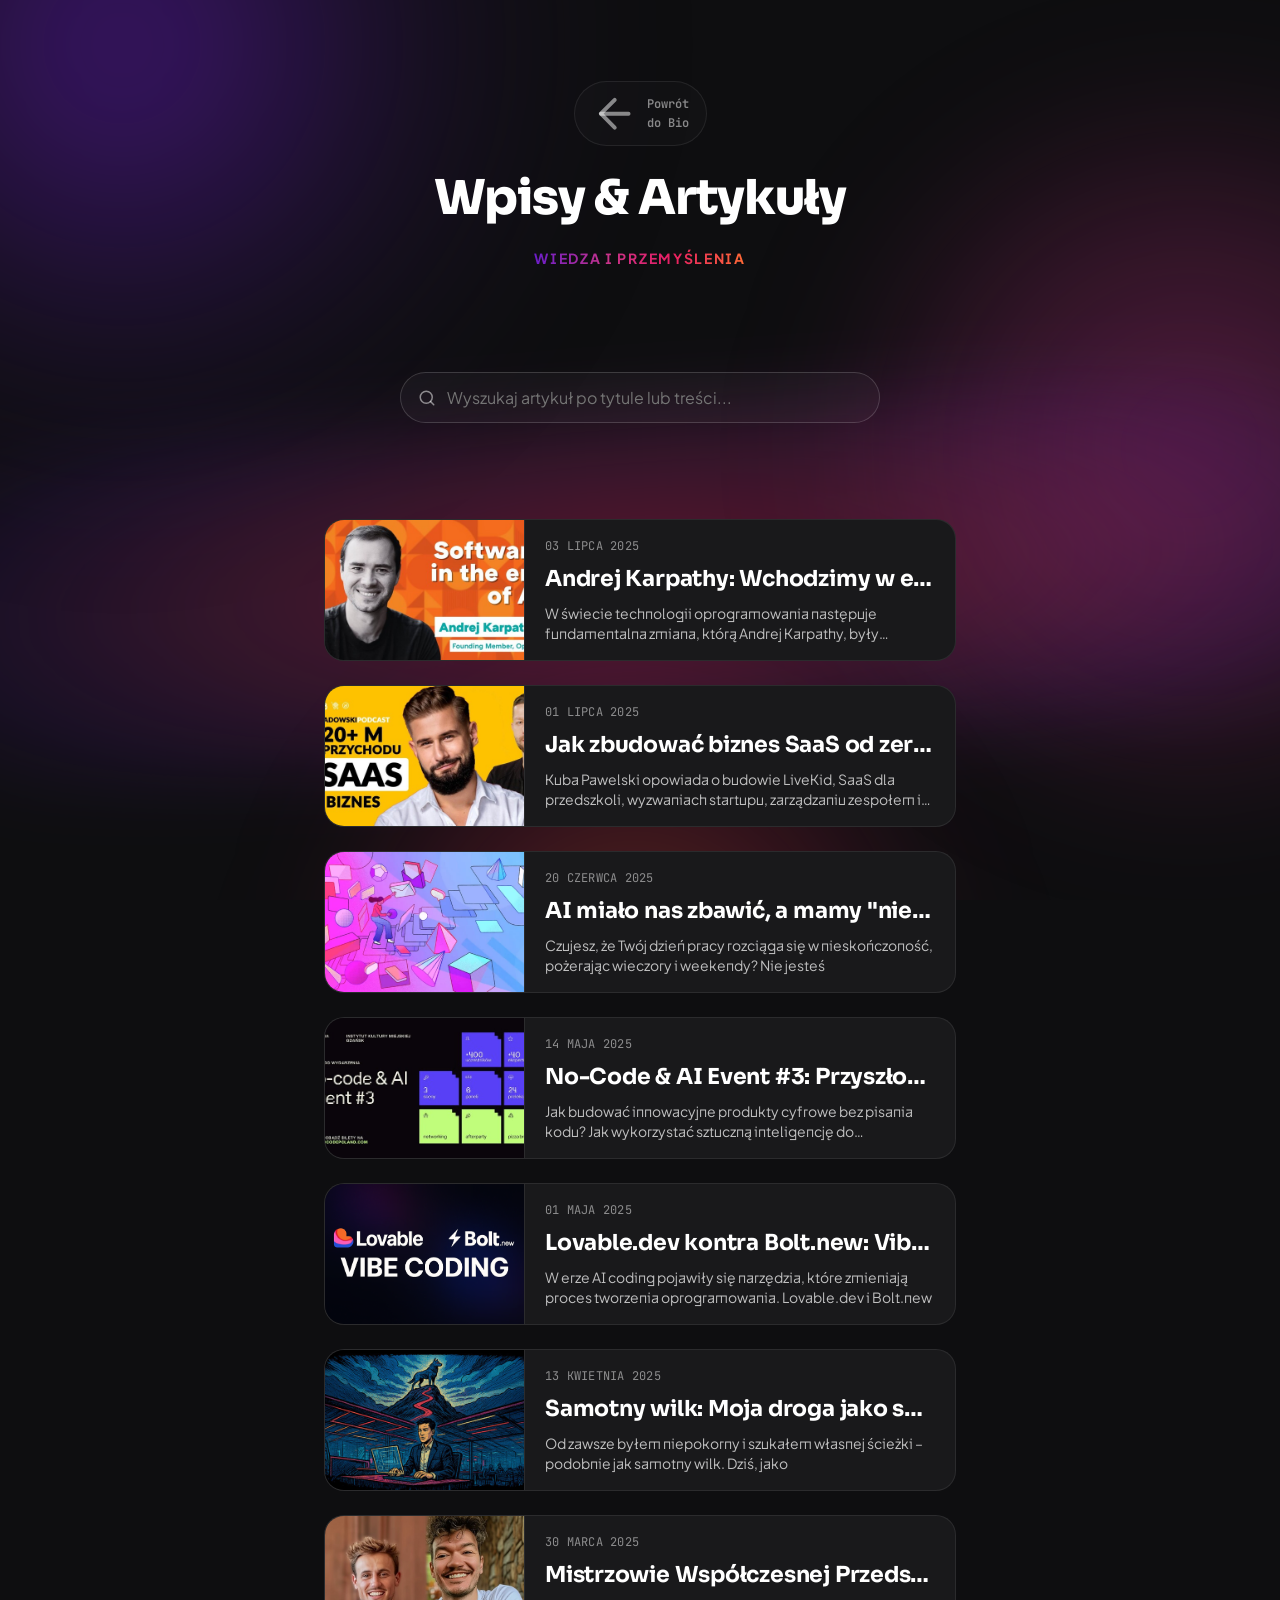
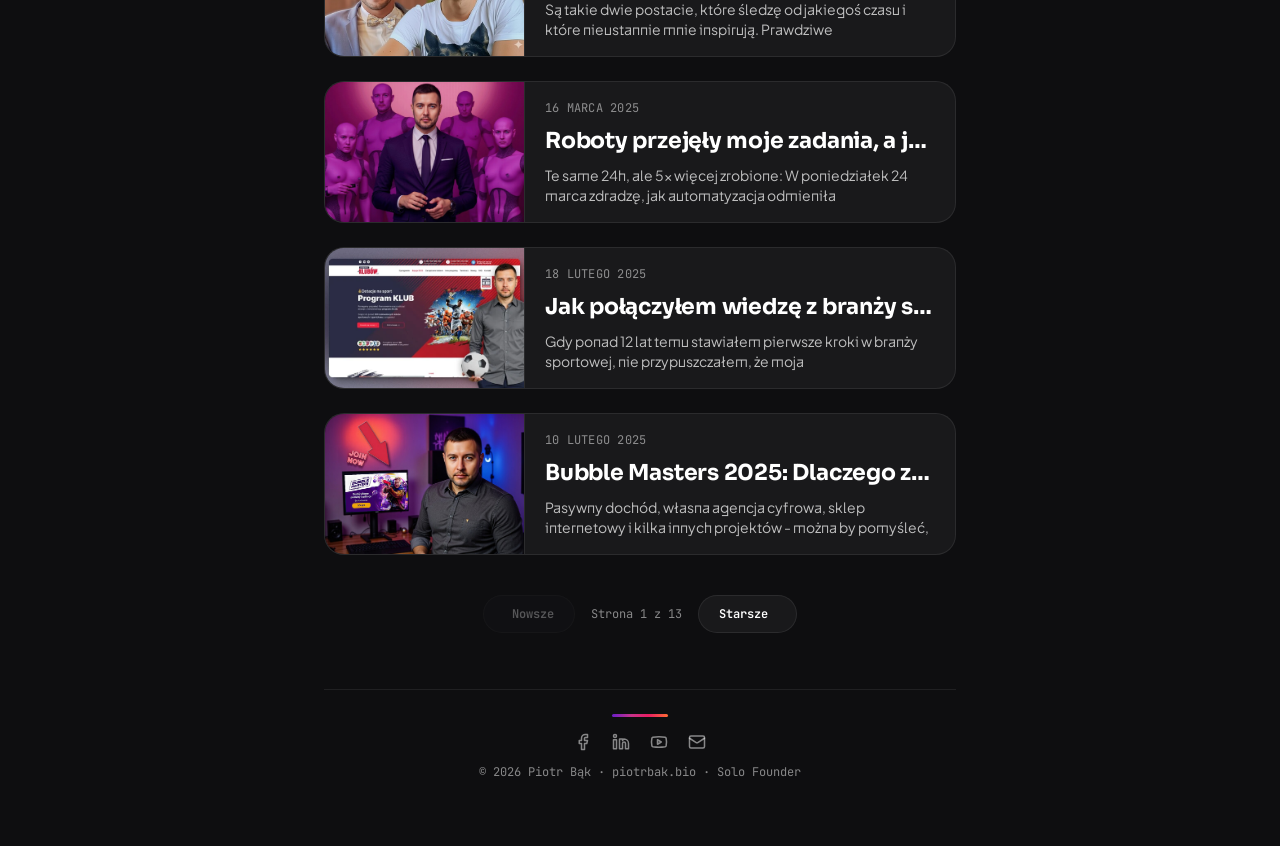
==== blog.html @ 4b7473b2 "Initial commit - Piotr Bak Bio & Blog" ====
<!doctype html>
<html lang="pl">
<head>
<meta charset="utf-8">
<meta name="viewport" content="width=device-width, initial-scale=1">
<title>Blog · Piotr Bąk</title>
<meta name="description" content="Przemyślenia, poradniki i analizy ze świata AI, automatyzacji i no-code.">

<!-- Open Graph / social preview -->
<meta property="og:type" content="website">
<meta property="og:title" content="Blog · Piotr Bąk">
<meta property="og:description" content="Przemyślenia, poradniki i analizy ze świata AI, automatyzacji i no-code.">
<meta property="og:image" content="assets/og-preview.png">

<!-- Twitter Card -->
<meta name="twitter:card" content="summary_large_image">
<meta name="twitter:title" content="Blog · Piotr Bąk">
<meta name="twitter:description" content="Przemyślenia, poradniki i analizy ze świata AI, automatyzacji i no-code.">
<meta name="twitter:image" content="assets/og-preview.png">

<link rel="stylesheet" href="css/tokens.css">
<link rel="stylesheet" href="css/style.css">
<style>
  /* Blog Page Specific Styles */
  .blog-header {
    display: flex;
    flex-direction: column;
    align-items: center;
    text-align: center;
    gap: var(--s-3);
    margin-bottom: var(--s-8);
  }
  .blog-header h1 {
    margin: 0;
    font-size: clamp(36px, 6vw, 48px);
  }
  .blog-header .btn-back {
    display: inline-flex;
    align-items: center;
    gap: var(--s-2);
    font-family: var(--font-mono);
    font-size: var(--text-xs);
    font-weight: 600;
    color: var(--fg-3);
    border: 1px solid var(--line-1);
    background: rgba(255, 255, 255, 0.02);
    padding: 8px 16px;
    border-radius: var(--r-pill);
    transition: all var(--dur-fast) var(--ease-out);
    margin-bottom: var(--s-4);
  }
  .blog-header .btn-back:hover {
    color: var(--fg-1);
    border-color: var(--line-2);
    background: rgba(255, 255, 255, 0.05);
  }
  .search-wrapper {
    position: relative;
    width: 100%;
    max-width: 480px;
    margin: 0 auto var(--s-10);
  }
  .search-input {
    width: 100%;
    font-family: var(--font-body);
    font-size: var(--text-base);
    color: var(--fg-1);
    padding: 14px 18px 14px 46px;
    background: rgba(255,255,255,.03);
    border: 1px solid var(--line-2);
    border-radius: var(--r-pill);
    transition: all var(--dur-fast) var(--ease-out);
  }
  .search-input:focus-visible {
    outline: none;
    box-shadow: var(--ring-focus);
    border-color: transparent;
    background: rgba(255,255,255,.05);
  }
  .search-icon {
    position: absolute;
    left: 18px;
    top: 50%;
    transform: translateY(-50%);
    width: 18px;
    height: 18px;
    color: var(--fg-3);
    pointer-events: none;
  }
  
  .blog-grid {
    display: flex;
    flex-direction: column;
    gap: var(--s-6);
  }
  
  .blog-card {
    display: flex;
    gap: var(--s-5);
    background: var(--ink-2);
    border: 1px solid var(--line-1);
    border-radius: var(--r-lg);
    overflow: hidden;
    transition: all var(--dur-base) var(--ease-out);
    text-decoration: none;
    color: var(--fg-1);
  }
  .blog-card:hover {
    opacity: 1;
    transform: translateY(-2px);
    border-color: rgba(255, 255, 255, 0.22);
    background: var(--ink-3);
    box-shadow: var(--glow-aurora);
  }
  .blog-card:focus-visible {
    outline: none;
    box-shadow: var(--ring-focus);
  }
  .blog-card-img {
    width: 200px;
    height: 140px;
    object-fit: cover;
    flex-shrink: 0;
    border-right: 1px solid var(--line-1);
  }
  .blog-card-body {
    padding: var(--s-4) var(--s-5) var(--s-4) 0;
    display: flex;
    flex-direction: column;
    justify-content: center;
    gap: var(--s-2);
    min-width: 0;
  }
  .blog-card-date {
    font-family: var(--font-mono);
    font-size: var(--text-xs);
    color: var(--fg-3);
    text-transform: uppercase;
    letter-spacing: var(--tracking-wide);
  }
  .blog-card h3 {
    margin: 0;
    font-size: var(--text-lg);
    line-height: var(--lh-lg);
    letter-spacing: var(--tracking-snug);
    white-space: nowrap;
    overflow: hidden;
    text-overflow: ellipsis;
  }
  .blog-card p {
    margin: 0;
    font-size: var(--text-sm);
    color: var(--fg-2);
    line-height: var(--lh-sm);
    display: -webkit-box;
    -webkit-line-clamp: 2;
    -webkit-box-orient: vertical;
    overflow: hidden;
  }
  
  .pagination {
    display: flex;
    align-items: center;
    justify-content: center;
    gap: var(--s-4);
    margin-top: var(--s-10);
  }
  .pagination-btn {
    display: inline-flex;
    align-items: center;
    gap: var(--s-2);
    font-family: var(--font-mono);
    font-size: var(--text-xs);
    font-weight: 600;
    color: var(--fg-1);
    background: var(--ink-2);
    border: 1px solid var(--line-1);
    padding: 10px 20px;
    border-radius: var(--r-pill);
    cursor: pointer;
    transition: all var(--dur-fast) var(--ease-out);
  }
  .pagination-btn:hover:not(:disabled) {
    border-color: rgba(255,255,255,.22);
    background: var(--ink-3);
  }
  .pagination-btn:disabled {
    opacity: 0.3;
    cursor: not-allowed;
  }
  .pagination-info {
    font-family: var(--font-mono);
    font-size: var(--text-xs);
    color: var(--fg-3);
  }
  
  .no-results {
    text-align: center;
    padding: var(--s-10) 0;
    color: var(--fg-3);
    font-size: var(--text-base);
  }

  @media (max-width: 580px) {
    .blog-card {
      flex-direction: column;
      gap: 0;
    }
    .blog-card-img {
      width: 100%;
      height: 180px;
      border-right: 0;
      border-bottom: 1px solid var(--line-1);
    }
    .blog-card-body {
      padding: var(--s-4);
    }
    .blog-card h3 {
      white-space: normal;
      display: -webkit-box;
      -webkit-line-clamp: 2;
      -webkit-box-orient: vertical;
      overflow: hidden;
    }
  }
</style>
</head>
<body>

  <!-- Aurora background -->
  <div class="aurora-bg" aria-hidden="true">
    <div class="plx" data-depth="14"><div class="blob blob-violet"></div></div>
    <div class="plx" data-depth="26"><div class="blob blob-magenta"></div></div>
    <div class="plx" data-depth="40"><div class="blob blob-orange"></div></div>
    <div class="plx" data-depth="20"><div class="horizon"></div></div>
  </div>

  <main class="page" data-screen-label="Blog">
    
    <!-- ============ HEADER ============ -->
    <header class="blog-header rise">
      <a href="index.html" class="btn-back"><svg data-lucide="arrow-left"></svg> Powrót do Bio</a>
      <h1>Wpisy & Artykuły</h1>
      <p class="eyebrow">Wiedza i przemyślenia</p>
    </header>

    <!-- ============ SEARCH ============ -->
    <div class="search-wrapper rise d1">
      <svg class="search-icon" data-lucide="search"></svg>
      <input type="text" id="search-input" class="search-input" placeholder="Wyszukaj artykuł po tytule lub treści...">
    </div>

    <!-- ============ BLOG LIST ============ -->
    <section class="rise d2">
      <div id="blog-grid" class="blog-grid">
        <!-- Rendered via JS -->
      </div>

      <!-- ============ PAGINATION ============ -->
      <div id="pagination" class="pagination">
        <button id="prev-btn" class="pagination-btn"><svg data-lucide="arrow-left"></svg> Nowsze</button>
        <span id="page-info" class="pagination-info">Strona 1 z 10</span>
        <button id="next-btn" class="pagination-btn">Starsze <svg data-lucide="arrow-right"></svg></button>
      </div>
    </section>

    <!-- ============ FOOTER ============ -->
    <footer class="rise d3">
      <div class="band"></div>
      <nav class="footer-socials" aria-label="Social media">
        <a href="https://www.facebook.com/piotrisbak" target="_blank" rel="noopener" aria-label="Facebook"><svg data-lucide="facebook"></svg></a>
        <a href="https://www.linkedin.com/in/piotr-bak/" target="_blank" rel="noopener" aria-label="LinkedIn"><svg data-lucide="linkedin"></svg></a>
        <a href="https://www.youtube.com/@generalistaai" target="_blank" rel="noopener" aria-label="YouTube"><svg data-lucide="youtube"></svg></a>
        <a href="mailto:piotrisbak@gmail.com" aria-label="E-mail"><svg data-lucide="mail"></svg></a>
      </nav>
      <p>© 2026 Piotr Bąk · piotrbak.bio · Solo Founder</p>
    </footer>

  </main>

  <!-- Load database and scripts -->
  <script src="js/blog-posts.js"></script>
  <script src="js/blog.js"></script>
  <script src="js/main.js"></script>
</body>
</html>
---- css/tokens.css ----
/* ============================================================
   AI Ready — Design Tokens & Semantic Type Styles
   Author: Piotr Bąk  ·  piotrbak.bio
   Primary surface is DARK. The "Aurora" spectrum (black → violet →
   magenta → orange) is the signature of the whole brand.
   ============================================================ */

/* ---------- Webfonts (Google Fonts) ---------- */
@import url('https://fonts.googleapis.com/css2?family=Sora:wght@600;700;800&family=Plus+Jakarta+Sans:wght@400;500;600;700;800&family=JetBrains+Mono:wght@400;600&display=swap');

:root {
  /* ============================================================
     COLOR — Brand spectrum (sampled from the Aurora gradient)
     ============================================================ */
  --ink:            #0E0E10;
  --ink-2:          #19191B;
  --ink-3:          #26262A;
  --ink-4:          #34343A;

  --violet-deep:    #2B1545;
  --violet:         #6B1DC9;
  --magenta:        #C8338A;
  --pink:           #E91E63;
  --orange:         #FF6B35;
  --orange-warm:    #F25C30;

  /* The signature Aurora gradient — black → violet → magenta → orange.
     Use as background-image directly. */
  --aurora:
    radial-gradient(
      120% 90% at 50% 110%,
      var(--orange-warm) 0%,
      var(--pink) 22%,
      var(--magenta) 42%,
      var(--violet) 62%,
      var(--violet-deep) 80%,
      var(--ink) 100%
    );

  /* A linear single-band slice for accents (use on chips, dividers). */
  --aurora-band:
    linear-gradient(90deg,
      var(--violet) 0%,
      var(--magenta) 35%,
      var(--pink) 65%,
      var(--orange) 100%
    );

  /* Intensity of the animated background field (0.2 – 1.4). */
  --aurora-intensity: 1.05;

  /* ============================================================
     SEMANTIC COLOR — DARK (default)
     ============================================================ */
  --bg:             var(--ink);
  --bg-elev-1:      var(--ink-2);
  --bg-elev-2:      var(--ink-3);

  --fg-1:           #FFFFFF;                 /* primary text */
  --fg-2:           rgba(255,255,255,.72);   /* secondary text */
  --fg-3:           rgba(255,255,255,.50);   /* tertiary / captions */
  --fg-4:           rgba(255,255,255,.32);   /* placeholder / disabled */

  --line-1:         rgba(255,255,255,.08);   /* hairline divider */
  --line-2:         rgba(255,255,255,.16);   /* hover / focus rest */

  --accent:         var(--orange);            /* primary action */
  --accent-2:       var(--magenta);           /* secondary action */
  --link:           var(--orange);

  /* status — kept on-palette */
  --success:        #2ED27A;
  --warning:        #FFB020;
  --danger:         var(--pink);

  /* ============================================================
     TYPOGRAPHY — fonts
     ============================================================ */
  --font-display:   'Sora', 'Plus Jakarta Sans', system-ui, sans-serif;
  --font-body:      'Plus Jakarta Sans', system-ui, -apple-system, 'Segoe UI', sans-serif;
  --font-mono:      'JetBrains Mono', ui-monospace, 'SF Mono', Menlo, monospace;

  /* TYPOGRAPHY — sizes (a 1.25 modular scale, anchored at 16) */
  --text-xs:        12px;
  --text-sm:        14px;
  --text-base:      16px;
  --text-md:        18px;
  --text-lg:        22px;
  --text-xl:        28px;
  --text-2xl:       36px;
  --text-3xl:       48px;
  --text-4xl:       64px;
  --text-5xl:       88px;
  --text-display:   120px;

  /* line heights, paired with the sizes above */
  --lh-xs:  1.4;  /* @kind other */
  --lh-sm:  1.45; /* @kind other */
  --lh-base:1.55; /* @kind other */
  --lh-md:  1.55; /* @kind other */
  --lh-lg:  1.4;  /* @kind other */
  --lh-xl:  1.25; /* @kind other */
  --lh-2xl: 1.15; /* @kind other */
  --lh-3xl: 1.05; /* @kind other */
  --lh-4xl: 1.0;  /* @kind other */
  --lh-5xl: 0.95; /* @kind other */
  --lh-display:0.92; /* @kind other */

  --tracking-tight: -0.02em; /* @kind other */
  --tracking-snug:  -0.01em; /* @kind other */
  --tracking-normal: 0;      /* @kind other */
  --tracking-wide:  0.02em;  /* @kind other */

  /* ============================================================
     SPACING — 4 px base scale
     ============================================================ */
  --s-1:  4px;
  --s-2:  8px;
  --s-3:  12px;
  --s-4:  16px;
  --s-5:  20px;
  --s-6:  24px;
  --s-8:  32px;
  --s-10: 40px;
  --s-14: 56px;
  --s-18: 72px;
  --s-24: 96px;
  --s-32: 128px;

  /* ============================================================
     RADII
     ============================================================ */
  --r-xs:   6px;
  --r-sm:   10px;
  --r-md:   14px;
  --r-lg:   20px;
  --r-xl:   28px;
  --r-2xl:  40px;
  --r-pill: 999px;

  /* ============================================================
     SHADOWS — luminous, not papery
     ============================================================ */
  --shadow-1: 0 1px 2px rgba(0,0,0,.4);
  --shadow-2: 0 12px 32px -8px rgba(0,0,0,.55);
  --shadow-3: 0 32px 64px -16px rgba(0,0,0,.7);

  /* the signature CTA glow — hot pink + orange under the element */
  --glow-aurora:
    0 24px 80px -20px rgba(255,107,53,.45),
    0 8px 24px -8px rgba(200,51,138,.35);
  --glow-aurora-strong:
    0 32px 96px -16px rgba(255,107,53,.65),
    0 12px 32px -6px rgba(233,30,99,.55);

  /* focus halo */
  --ring-focus: 0 0 0 2px var(--orange), 0 0 0 6px rgba(200,51,138,.35);

  /* ============================================================
     MOTION
     ============================================================ */
  --ease-out:    cubic-bezier(0.2, 0.7, 0.1, 1);  /* @kind other */
  --ease-in:     cubic-bezier(0.6, 0, 0.9, 0.4);  /* @kind other */
  --ease-in-out: cubic-bezier(0.65, 0, 0.35, 1);  /* @kind other */

  --dur-fast:   120ms;   /* @kind other */
  --dur-base:   200ms;   /* @kind other */
  --dur-slow:   320ms;   /* @kind other */
  --dur-aurora: 14000ms; /* @kind other */

  /* ============================================================
     LAYOUT
     ============================================================ */
  --container-max: 1200px;
  --column-prose:  640px;
  --header-h:      64px;
  --header-h-sm:   56px;
}

/* ============================================================
   SEMANTIC TYPE STYLES
   ============================================================ */

html, body {
  background: var(--bg);
  color: var(--fg-1);
  font-family: var(--font-body);
  font-size: var(--text-base);
  line-height: var(--lh-base);
  font-feature-settings: "ss01", "cv11";
  -webkit-font-smoothing: antialiased;
  -moz-osx-font-smoothing: grayscale;
  text-rendering: optimizeLegibility;
}

.h-display, .display {
  font-family: var(--font-display);
  font-weight: 800;
  font-size: clamp(56px, 9vw, var(--text-display));
  line-height: var(--lh-display);
  letter-spacing: var(--tracking-tight);
  color: var(--fg-1);
  text-wrap: balance;
}

h1, .h1 {
  font-family: var(--font-display);
  font-weight: 800;
  font-size: clamp(40px, 6vw, var(--text-4xl));
  line-height: var(--lh-4xl);
  letter-spacing: var(--tracking-tight);
  text-wrap: balance;
}
h2, .h2 {
  font-family: var(--font-display);
  font-weight: 700;
  font-size: clamp(32px, 4vw, var(--text-3xl));
  line-height: var(--lh-3xl);
  letter-spacing: var(--tracking-tight);
  text-wrap: balance;
}
h3, .h3 {
  font-family: var(--font-display);
  font-weight: 700;
  font-size: var(--text-2xl);
  line-height: var(--lh-2xl);
  letter-spacing: var(--tracking-snug);
}
h4, .h4 {
  font-family: var(--font-body);
  font-weight: 700;
  font-size: var(--text-xl);
  line-height: var(--lh-xl);
  letter-spacing: var(--tracking-snug);
}
h5, .h5 {
  font-family: var(--font-body);
  font-weight: 600;
  font-size: var(--text-lg);
  line-height: var(--lh-lg);
}

.body, p {
  font-size: var(--text-base);
  line-height: var(--lh-base);
  color: var(--fg-2);
  text-wrap: pretty;
}
.body-lg {
  font-size: var(--text-md);
  line-height: var(--lh-md);
  color: var(--fg-2);
}
.body-sm {
  font-size: var(--text-sm);
  line-height: var(--lh-sm);
  color: var(--fg-2);
}
.caption {
  font-size: var(--text-xs);
  line-height: var(--lh-xs);
  color: var(--fg-3);
  text-transform: uppercase;
  letter-spacing: var(--tracking-wide);
  font-weight: 600;
}
.eyebrow {
  font-family: var(--font-body);
  font-size: var(--text-sm);
  font-weight: 700;
  text-transform: uppercase;
  letter-spacing: 0.12em;
  color: transparent;
  background: var(--aurora-band);
  -webkit-background-clip: text;
          background-clip: text;
}

code, .code, .mono {
  font-family: var(--font-mono);
  font-size: 0.92em;
  font-feature-settings: "calt", "ss02";
}
pre, .codeblock {
  font-family: var(--font-mono);
  font-size: var(--text-sm);
  line-height: 1.6;
  background: var(--bg-elev-1);
  border: 1px solid var(--line-1);
  border-radius: var(--r-md);
  padding: var(--s-4) var(--s-5);
  color: var(--fg-1);
  overflow-x: auto;
}

a, .link {
  color: var(--link);
  text-decoration: none;
  transition: opacity var(--dur-fast) var(--ease-out);
}
a:hover, .link:hover { opacity: .8; }

/* ============================================================
   UTILITY — Aurora text gradient
   ============================================================ */
.text-aurora {
  background: var(--aurora-band);
  -webkit-background-clip: text;
          background-clip: text;
  color: transparent;
}

/* ============================================================
   Reduced motion
   ============================================================ */
@media (prefers-reduced-motion: reduce) {
  *, *::before, *::after {
    animation-duration: 0.001ms !important;
    transition-duration: 0.001ms !important;
  }
}
---- css/style.css ----
/* ============================================================
   Piotr Bąk — Bio / Link-in-bio page
   Page-specific layout & components. Depends on tokens.css.
   ============================================================ */

/* ============ page scaffold ============ */
html, body { margin: 0; padding: 0; min-height: 100%; }
body { background: var(--ink); overflow-x: hidden; }
* { box-sizing: border-box; }

/* ============ animated Aurora background ============ */
.aurora-bg {
  position: fixed; inset: 0; z-index: 0;
  overflow: hidden; pointer-events: none;
  opacity: var(--aurora-intensity, 0.9);
  transition: opacity var(--dur-slow) var(--ease-out);
}
/* gentle iridescence — the whole field slowly cycles hue */
@media (prefers-reduced-motion: no-preference) {
  .aurora-bg { animation: hue-cycle 26s var(--ease-in-out) infinite alternate; }
}
@keyframes hue-cycle {
  from { filter: hue-rotate(-10deg); }
  to   { filter: hue-rotate(16deg); }
}
body.motion-off .aurora-bg { animation: none; filter: none; }
/* parallax wrappers — JS moves these, CSS keyframes keep moving the blobs inside */
.plx { position: absolute; inset: 0; will-change: transform; }
.blob {
  position: absolute; border-radius: 50%;
  filter: blur(70px);
  will-change: transform, opacity;
}
.blob-violet {
  width: 75vmax; height: 75vmax; left: -28vmax; top: -34vmax;
  background: radial-gradient(circle, rgba(107,29,201,.50) 0%, rgba(43,21,69,.30) 45%, transparent 68%);
  animation: drift-a 26s var(--ease-in-out) infinite alternate;
}
.blob-magenta {
  width: 62vmax; height: 62vmax; right: -24vmax; top: 4vmax;
  background: radial-gradient(circle, rgba(200,51,138,.38) 0%, rgba(200,51,138,.16) 45%, transparent 66%);
  animation: drift-b 34s var(--ease-in-out) infinite alternate;
}
.blob-orange {
  width: 55vmax; height: 55vmax; left: 22vw; bottom: -34vmax;
  background: radial-gradient(circle, rgba(255,107,53,.34) 0%, rgba(233,30,99,.18) 40%, transparent 65%);
  animation: drift-c 22s var(--ease-in-out) infinite alternate;
}
/* the luminous horizon behind the hero */
.horizon {
  position: absolute; left: 50%; top: 410px;
  width: 160vw; max-width: 2200px; height: 340px;
  transform: translateX(-50%) rotate(-4deg);
  background: radial-gradient(55% 100% at 50% 50%,
    rgba(233,30,99,.34) 0%, rgba(200,51,138,.22) 35%, rgba(107,29,201,.12) 60%, transparent 78%);
  filter: blur(34px);
  animation: shimmer 14s var(--ease-in-out) infinite alternate;
  will-change: transform, opacity;
}
@keyframes drift-a {
  from { transform: translate(0, 0) scale(1); }
  to   { transform: translate(9vmax, 7vmax) scale(1.14); }
}
@keyframes drift-b {
  from { transform: translate(0, 0) scale(1.08); opacity: .85; }
  to   { transform: translate(-10vmax, 9vmax) scale(0.94); opacity: 1; }
}
@keyframes drift-c {
  from { transform: translate(0, 0) scale(1); opacity: .9; }
  to   { transform: translate(-7vmax, -6vmax) scale(1.18); opacity: 1; }
}
@keyframes shimmer {
  from { transform: translateX(-52%) rotate(-4deg) scaleY(1); opacity: .75; }
  to   { transform: translateX(-48%) rotate(-2.5deg) scaleY(1.12); opacity: 1; }
}
body.motion-off .blob,
body.motion-off .horizon { animation: none; }



/* ============ layout ============ */
.page {
  position: relative; z-index: 1;
  max-width: 680px; margin: 0 auto;
  padding: clamp(56px, 9vh, 96px) 24px 64px;
  display: flex; flex-direction: column; gap: var(--s-14);
}

/* entrance — end-state is the base (always visible); the animation is
   gated behind `.anim-in`, added by main.js only once the page is actually
   visible. So a hidden/background tab, a print, or a JS failure all show
   content immediately instead of holding the pre-animation opacity:0. */
.rise { opacity: 1; transform: none; }
@media (prefers-reduced-motion: no-preference) {
  .anim-in .rise { animation: rise .6s var(--ease-out) backwards; }
  .anim-in .rise.d1 { animation-delay: .08s; }
  .anim-in .rise.d2 { animation-delay: .16s; }
  .anim-in .rise.d3 { animation-delay: .24s; }
  .anim-in .rise.d4 { animation-delay: .32s; }
  @keyframes rise {
    from { opacity: 0; transform: translateY(10px); }
  }
}

/* ============ hero ============ */
.hero { display: flex; flex-direction: column; align-items: center; text-align: center; gap: var(--s-5); }
.avatar-ring {
  padding: 3px; border-radius: var(--r-pill);
  background: var(--aurora-band);
  box-shadow: var(--glow-aurora);
}
.avatar-ring .avatar {
  display: block; width: 116px; height: 116px;
  object-fit: cover;
  border: 3px solid var(--ink);
  border-radius: var(--r-pill);
}
.hero h1 { margin: 0; font-size: clamp(38px, 7vw, 56px); }
.hero .eyebrow { margin: 0; }
.hero .intro {
  margin: 0; max-width: 520px;
  font-size: var(--text-md); line-height: var(--lh-md); color: var(--fg-2);
}
.ala {
  display: flex; gap: var(--s-2); flex-wrap: wrap; justify-content: center;
}
.ala span {
  font-family: var(--font-mono); font-size: var(--text-xs); font-weight: 600;
  letter-spacing: .04em; color: var(--fg-2);
  padding: 6px 12px; border-radius: var(--r-xs);
  border: 1px solid var(--line-1); background: rgba(255,255,255,.03);
}

.socials { display: flex; gap: var(--s-3); justify-content: center; }
.socials a {
  display: flex; align-items: center; justify-content: center;
  width: 46px; height: 46px; border-radius: var(--r-pill);
  border: 1px solid var(--line-2); color: var(--fg-1);
  background: rgba(255,255,255,.02);
  transition: all var(--dur-fast) var(--ease-out);
}
.socials a:hover { opacity: 1; transform: translateY(-1px); border-color: rgba(255,255,255,.32); background: rgba(255,255,255,.06); }
.socials a:focus-visible { outline: none; box-shadow: var(--ring-focus); }
.socials svg { width: 20px; height: 20px; }

/* ============ stats ============ */
.stats {
  display: grid; grid-template-columns: repeat(3, 1fr); gap: var(--s-2);
  border-top: 1px solid var(--line-1); border-bottom: 1px solid var(--line-1);
  padding: var(--s-6) 0;
}
.stat { text-align: center; display: flex; flex-direction: column; gap: var(--s-1); }
.stat b {
  font-family: var(--font-display); font-weight: 800;
  font-size: clamp(22px, 4.5vw, 30px); letter-spacing: var(--tracking-tight);
  background: var(--aurora-band); -webkit-background-clip: text; background-clip: text; color: transparent;
}
.stat small { font-size: var(--text-xs); line-height: var(--lh-xs); color: var(--fg-3); font-weight: 600; }

/* ============ sections ============ */
.section { display: flex; flex-direction: column; gap: var(--s-4); }
.section > .caption { margin: 0 0 var(--s-1) 2px; }

/* featured (flagship) card */
.card-flagship {
  display: block; position: relative;
  border-radius: var(--r-xl); padding: var(--s-8);
  background:
    radial-gradient(120% 140% at 85% 115%,
      rgba(255,107,53,.20) 0%, rgba(233,30,99,.14) 30%, rgba(107,29,201,.10) 55%, transparent 75%),
    var(--ink-2);
  border: 1px solid var(--line-2);
  box-shadow: var(--shadow-2);
  color: var(--fg-1);
  transition: all var(--dur-base) var(--ease-out);
  overflow: hidden;
}
.card-flagship:hover { opacity: 1; transform: translateY(-2px); border-color: rgba(255,255,255,.24); box-shadow: var(--glow-aurora); }
.card-flagship:focus-visible { outline: none; box-shadow: var(--ring-focus); }
.flag-badge {
  display: inline-flex; align-items: center; gap: 6px;
  font-family: var(--font-mono); font-size: var(--text-xs); font-weight: 600; letter-spacing: .06em;
  color: #FFD9C7; text-transform: uppercase;
  padding: 5px 12px; border-radius: var(--r-pill);
  border: 1px solid rgba(255,107,53,.4); background: rgba(255,107,53,.10);
  margin-bottom: var(--s-4);
}
.card-flagship h3 { margin: 0 0 var(--s-2); font-size: clamp(24px, 4vw, 32px); line-height: 1.1; }
.card-flagship p { margin: 0 0 var(--s-5); max-width: 460px; }
.flag-cta {
  display: inline-flex; align-items: center; gap: var(--s-2);
  font-weight: 700; font-size: var(--text-sm); color: var(--fg-1);
}
.flag-cta svg { width: 18px; height: 18px; transition: transform var(--dur-fast) var(--ease-out); }
.card-flagship:hover .flag-cta svg { transform: translate(2px, -2px); }

/* link rows */
.links { display: flex; flex-direction: column; gap: var(--s-3); }
.link-card {
  display: flex; align-items: center; gap: var(--s-4);
  padding: var(--s-4) var(--s-5);
  border-radius: var(--r-lg);
  background: var(--ink-2);
  border: 1px solid var(--line-1);
  color: var(--fg-1);
  transition: all var(--dur-fast) var(--ease-out);
}
.link-card:hover { opacity: 1; transform: translateY(-1px); border-color: rgba(255,255,255,.22); background: var(--ink-3); }
.link-card:focus-visible { outline: none; box-shadow: var(--ring-focus); }
.link-emoji {
  flex: none; display: flex; align-items: center; justify-content: center;
  width: 44px; height: 44px; font-size: 20px;
  border-radius: var(--r-sm); background: rgba(255,255,255,.04); border: 1px solid var(--line-1);
}
.link-meta { flex: 1; min-width: 0; display: flex; flex-direction: column; gap: 2px; }
.link-meta b { font-size: var(--text-base); font-weight: 700; letter-spacing: var(--tracking-snug); }
.link-meta span { font-size: var(--text-sm); line-height: var(--lh-sm); color: var(--fg-3); }
.link-card > svg { flex: none; width: 18px; height: 18px; color: var(--fg-3); transition: all var(--dur-fast) var(--ease-out); }
.link-card:hover > svg { color: var(--fg-1); transform: translate(2px, -2px); }

/* newsletter */
.card-news {
  border-radius: var(--r-xl); padding: var(--s-8);
  background-color: var(--ink-2);
  background-image: radial-gradient(130% 160% at 12% -20%,
    rgba(107,29,201,.22) 0%, rgba(200,51,138,.12) 40%, transparent 70%);
  border: 1px solid var(--line-2);
  display: flex; flex-direction: column; gap: var(--s-3);
  align-items: flex-start;
}
.card-news h3 { margin: 0; font-size: clamp(22px, 3.5vw, 28px); }
.card-news p { margin: 0; max-width: 440px; }
.btn-primary {
  margin-top: var(--s-2);
  display: inline-flex; align-items: center; gap: var(--s-2);
  font-family: var(--font-body); font-weight: 700; font-size: 15px;
  padding: 14px 26px; border-radius: var(--r-pill); border: 0; cursor: pointer;
  background: linear-gradient(180deg, #FF7A47, var(--accent, #FF6B35));
  color: #180700;
  box-shadow: var(--glow-aurora);
  transition: all var(--dur-fast) var(--ease-out);
  text-decoration: none;
}
.btn-primary:hover { opacity: 1; transform: translateY(-1px); filter: brightness(1.06); box-shadow: var(--glow-aurora-strong); }
.btn-primary:active { transform: scale(.98); }
.btn-primary:focus-visible { outline: none; box-shadow: var(--ring-focus); }
.btn-primary svg { width: 18px; height: 18px; }

/* ============ media cards ============ */
.media-cards {
  display: flex;
  flex-direction: column;
  gap: var(--s-4);
}
.card-media {
  display: block;
  position: relative;
  border-radius: var(--r-xl);
  background: var(--ink-2);
  border: 1px solid var(--line-2);
  box-shadow: var(--shadow-2);
  color: var(--fg-1);
  overflow: hidden;
  transition: all var(--dur-base) var(--ease-out);
}
.card-media:hover {
  opacity: 1;
  transform: translateY(-2px);
  border-color: rgba(255, 255, 255, 0.24);
  box-shadow: var(--glow-aurora);
}
.card-media:focus-visible {
  outline: none;
  box-shadow: var(--ring-focus);
}
.card-media .media-img {
  width: 100%;
  aspect-ratio: 16 / 9;
  object-fit: cover;
  display: block;
  border-bottom: 1px solid var(--line-1);
}
.card-media .card-body {
  padding: var(--s-6) var(--s-8);
  display: flex;
  flex-direction: column;
  gap: var(--s-2);
}
.card-media h3 {
  margin: 0;
  font-family: var(--font-display);
  font-weight: 700;
  font-size: var(--text-lg);
  line-height: var(--lh-lg);
  letter-spacing: var(--tracking-snug);
}
.card-media p {
  margin: 0;
  font-size: var(--text-sm);
  color: var(--fg-2);
  line-height: var(--lh-sm);
}
.card-media .card-cta {
  display: inline-flex;
  align-items: center;
  gap: var(--s-2);
  font-weight: 700;
  font-size: var(--text-sm);
  color: var(--fg-1);
  margin-top: var(--s-1);
}
.card-media .card-cta svg {
  width: 16px;
  height: 16px;
  transition: transform var(--dur-fast) var(--ease-out);
}
.card-media:hover .card-cta svg {
  transform: translate(2px, -2px);
}
@media (max-width: 480px) {
  .card-media .card-body { padding: var(--s-5) var(--s-6); }
}

/* ============ contact form ============ */
.card-contact {
  border-radius: var(--r-xl); padding: var(--s-8);
  background-color: var(--ink-2);
  background-image: radial-gradient(130% 160% at 88% -20%,
    rgba(107,29,201,.20) 0%, rgba(233,30,99,.10) 40%, transparent 70%);
  border: 1px solid var(--line-2);
  display: flex; flex-direction: column; gap: var(--s-4);
}
.card-contact h3 { margin: 0; font-size: clamp(22px, 3.5vw, 28px); }
.card-contact > p { margin: 0; }
.form-row { display: grid; grid-template-columns: 1fr 1fr; gap: var(--s-4); }
.field { display: flex; flex-direction: column; gap: var(--s-2); }
.field span {
  font-family: var(--font-mono); font-size: var(--text-xs); font-weight: 600;
  letter-spacing: .05em; text-transform: uppercase; color: var(--fg-3);
}
.field input, .field textarea {
  width: 100%; font-family: var(--font-body); font-size: var(--text-base);
  color: var(--fg-1); padding: 13px 16px;
  background: rgba(255,255,255,.03);
  border: 1px solid var(--line-2); border-radius: var(--r-md);
  transition: all var(--dur-fast) var(--ease-out);
  resize: vertical; min-height: 0;
}
.field input::placeholder, .field textarea::placeholder { color: var(--fg-3); opacity: .7; }
.field input:hover, .field textarea:hover { border-color: rgba(255,255,255,.28); }
.field input:focus-visible, .field textarea:focus-visible {
  outline: none; box-shadow: var(--ring-focus); border-color: transparent;
  background: rgba(255,255,255,.05);
}
.card-contact .btn-primary { align-self: flex-start; margin-top: var(--s-1); }
@media (max-width: 540px) {
  .form-row { grid-template-columns: 1fr; }
  .card-contact { padding: var(--s-6); }
}

/* ============ footer ============ */
footer {
  display: flex; flex-direction: column; align-items: center; gap: var(--s-3);
  padding-top: var(--s-6); border-top: 1px solid var(--line-1);
  text-align: center;
}
footer .band { width: 56px; height: 3px; border-radius: var(--r-pill); background: var(--aurora-band); }
footer p { margin: 0; font-family: var(--font-mono); font-size: var(--text-xs); color: var(--fg-3); }

.footer-socials { display: flex; gap: var(--s-5); justify-content: center; margin-top: var(--s-1); }
.footer-socials a {
  display: flex; align-items: center; justify-content: center;
  color: var(--fg-3);
  transition: all var(--dur-fast) var(--ease-out);
}
.footer-socials a:hover {
  color: var(--fg-1);
  transform: translateY(-1px);
}
.footer-socials svg { width: 18px; height: 18px; }

@media (max-width: 480px) {
  .page { gap: var(--s-10); padding-top: 56px; }
  .card-flagship, .card-news { padding: var(--s-6); }
  .stats { padding: var(--s-5) 0; }
}

/* ============ shimmer hover effect ============ */
.card-flagship, .card-media {
  position: relative;
  overflow: hidden;
}
.card-flagship::after, .card-media::after {
  content: '';
  position: absolute;
  top: 0; left: -150%;
  width: 50%; height: 100%;
  background: linear-gradient(
    to right,
    rgba(255, 255, 255, 0) 0%,
    rgba(255, 255, 255, 0.12) 50%,
    rgba(255, 255, 255, 0) 100%
  );
  transform: skewX(-25deg);
  pointer-events: none;
  transition: none;
}
@media (prefers-reduced-motion: no-preference) {
  .card-flagship:hover::after, .card-media:hover::after {
    left: 150%;
    transition: left 0.85s cubic-bezier(0.2, 0.7, 0.1, 1);
  }
}

/* ============ splash screen ============ */
.splash-screen {
  position: fixed; inset: 0;
  background: var(--ink);
  z-index: 9999;
  display: flex; align-items: center; justify-content: center;
  transition: opacity 0.45s var(--ease-in-out), visibility 0.45s;
}
.splash-screen.fade-out {
  opacity: 0;
  visibility: hidden;
}
.splash-logo {
  position: relative;
  display: flex; align-items: center; justify-content: center;
  width: 100px; height: 100px;
}
.splash-brain {
  position: absolute; inset: 0;
  border-radius: 50%;
  border: 3px solid transparent;
  border-top-color: var(--orange);
  border-right-color: var(--magenta);
  border-bottom-color: var(--violet);
  animation: spin 1.1s linear infinite, glow-pulse 1.4s ease-in-out infinite alternate;
}
.splash-text {
  font-family: var(--font-display);
  font-weight: 800;
  font-size: var(--text-xl);
  color: var(--fg-1);
  letter-spacing: -0.05em;
  animation: pulse-text 1.4s ease-in-out infinite alternate;
}
@keyframes spin {
  0% { transform: rotate(0deg); }
  100% { transform: rotate(360deg); }
}
@keyframes glow-pulse {
  0% { box-shadow: 0 0 12px rgba(200, 51, 138, 0.15); filter: brightness(0.95); }
  100% { box-shadow: 0 0 28px rgba(255, 107, 53, 0.55); filter: brightness(1.25); }
}
@keyframes pulse-text {
  0% { transform: scale(0.96); opacity: 0.75; }
  100% { transform: scale(1.04); opacity: 1; }
}

/* ============ form result messages ============ */
.form-result-message {
  font-family: var(--font-body);
  font-size: var(--text-sm);
  font-weight: 600;
  border-radius: var(--r-md);
  opacity: 0;
  max-height: 0;
  overflow: hidden;
  transition: all var(--dur-base) var(--ease-out);
  margin-top: 0;
}
.form-result-message.show {
  margin-top: var(--s-3);
  padding: var(--s-3) var(--s-4);
  opacity: 1;
  max-height: 80px;
}
.form-result-message.success {
  background: rgba(46, 210, 122, 0.08);
  border: 1px solid var(--success);
  color: var(--success);
}
.form-result-message.error {
  background: rgba(233, 30, 99, 0.08);
  border: 1px solid var(--danger);
  color: var(--danger);
}

/* ============ FAQ accordion ============ */
.faq-accordion {
  display: flex;
  flex-direction: column;
  gap: var(--s-3);
}
.faq-item {
  border-radius: var(--r-lg);
  background: var(--ink-2);
  border: 1px solid var(--line-1);
  overflow: hidden;
  transition: all var(--dur-base) var(--ease-out);
}
.faq-item:hover {
  border-color: rgba(255, 255, 255, 0.2);
  background: var(--ink-3);
}
.faq-trigger {
  width: 100%;
  display: flex;
  align-items: center;
  justify-content: space-between;
  gap: var(--s-4);
  padding: var(--s-4) var(--s-5);
  background: none;
  border: 0;
  color: var(--fg-1);
  font-family: var(--font-body);
  font-size: var(--text-base);
  font-weight: 700;
  text-align: left;
  cursor: pointer;
  transition: background var(--dur-fast) var(--ease-out);
}
.faq-trigger:focus-visible {
  outline: none;
  background: var(--ink-3);
}
.faq-icon {
  width: 20px;
  height: 20px;
  color: var(--fg-3);
  transition: transform var(--dur-base) var(--ease-out);
  flex-shrink: 0;
}
.faq-item.active .faq-icon {
  transform: rotate(180deg);
  color: var(--fg-1);
}
.faq-content {
  max-height: 0;
  overflow: hidden;
  transition: max-height var(--dur-slow) var(--ease-in-out);
}
.faq-content-inner {
  padding: 0 var(--s-5) var(--s-5);
}
.faq-content p {
  margin: 0;
  font-size: var(--text-sm);
  line-height: var(--lh-sm);
  color: var(--fg-2);
}
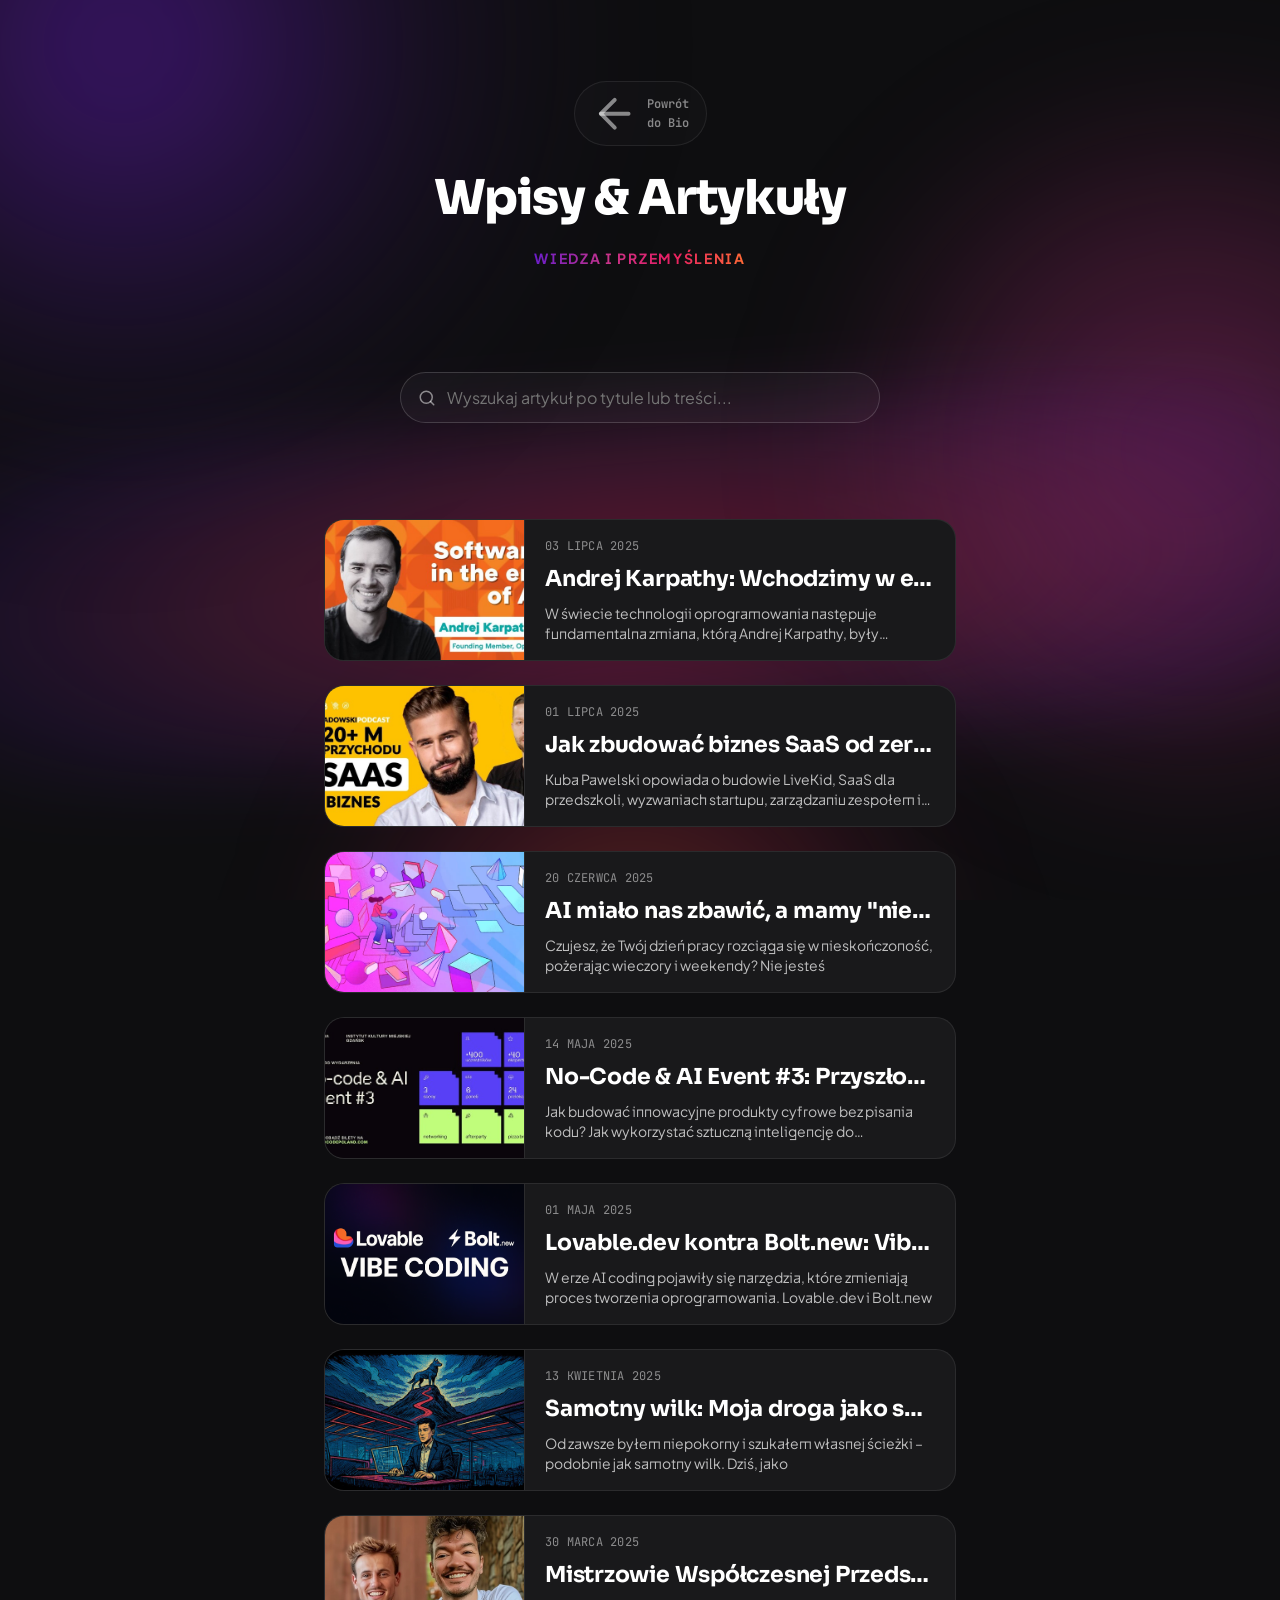
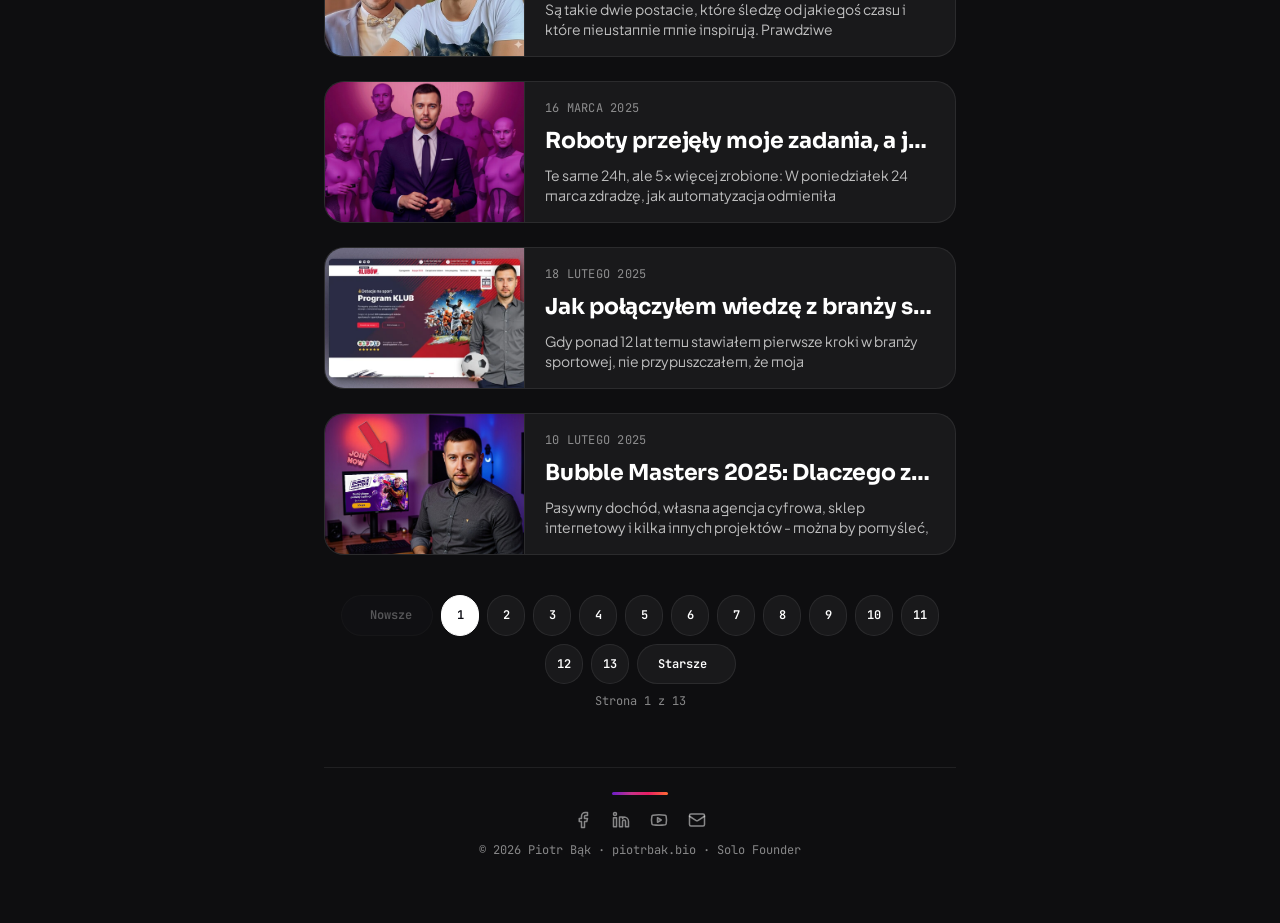
==== commit 676c0bf7: "Add canonical URLs and make blog pagination linkable Canonical: - Hard-code the www origin on all th" ====
--- a/blog.html
+++ b/blog.html
@@ -3,8 +3,21 @@
 <head>
 <meta charset="utf-8">
 <meta name="viewport" content="width=device-width, initial-scale=1">
+
+<!-- Google tag (gtag.js) -->
+<script async src="https://www.googletagmanager.com/gtag/js?id=G-M4XMF3ZFGV"></script>
+<script>
+  window.dataLayer = window.dataLayer || [];
+  function gtag(){dataLayer.push(arguments);}
+  gtag('js', new Date());
+
+  gtag('config', 'G-M4XMF3ZFGV');
+</script>
+
 <title>Blog · Piotr Bąk</title>
 <meta name="description" content="Przemyślenia, poradniki i analizy ze świata AI, automatyzacji i no-code.">
+<!-- Kept in sync with the current page by js/blog.js -->
+<link id="canonical" rel="canonical" href="https://www.piotrbak.bio/blog.html">
 
 <!-- Open Graph / social preview -->
 <meta property="og:type" content="website">
@@ -19,7 +32,8 @@
 <meta name="twitter:image" content="assets/og-preview.png">
 
 <link rel="stylesheet" href="css/tokens.css">
-<link rel="stylesheet" href="css/style.css">
+<link rel="stylesheet" href="css/style.css?v=2.0">
+<link rel="icon" type="image/png" href="assets/favicon.png">
 <style>
   /* Blog Page Specific Styles */
   .blog-header {
@@ -162,10 +176,12 @@
     display: flex;
     align-items: center;
     justify-content: center;
-    gap: var(--s-4);
+    flex-wrap: wrap;
+    gap: var(--s-2);
     margin-top: var(--s-10);
   }
-  .pagination-btn {
+  .pagination-btn,
+  .pagination-num {
     display: inline-flex;
     align-items: center;
     gap: var(--s-2);
@@ -175,23 +191,45 @@
     color: var(--fg-1);
     background: var(--ink-2);
     border: 1px solid var(--line-1);
-    padding: 10px 20px;
     border-radius: var(--r-pill);
     cursor: pointer;
+    text-decoration: none;
     transition: all var(--dur-fast) var(--ease-out);
   }
-  .pagination-btn:hover:not(:disabled) {
+  .pagination-btn { padding: 10px 20px; }
+  .pagination-num {
+    justify-content: center;
+    min-width: 38px;
+    padding: 10px 6px;
+  }
+  .pagination-btn:hover,
+  .pagination-num:hover {
     border-color: rgba(255,255,255,.22);
     background: var(--ink-3);
   }
-  .pagination-btn:disabled {
+  /* Anchors cannot be :disabled, so the edge pages get a class instead. */
+  .pagination-btn.is-disabled {
     opacity: 0.3;
     cursor: not-allowed;
+    pointer-events: none;
+  }
+  .pagination-num.is-current {
+    color: var(--bg-0, #0b0b12);
+    background: var(--fg-1);
+    border-color: var(--fg-1);
+    pointer-events: none;
   }
   .pagination-info {
+    flex-basis: 100%;
+    text-align: center;
     font-family: var(--font-mono);
     font-size: var(--text-xs);
     color: var(--fg-3);
+  }
+
+  @media (max-width: 560px) {
+    .pagination-num { min-width: 34px; padding: 8px 4px; }
+    .pagination-btn { padding: 8px 14px; }
   }
   
   .no-results {
@@ -257,11 +295,9 @@
       </div>
 
       <!-- ============ PAGINATION ============ -->
-      <div id="pagination" class="pagination">
-        <button id="prev-btn" class="pagination-btn"><svg data-lucide="arrow-left"></svg> Nowsze</button>
-        <span id="page-info" class="pagination-info">Strona 1 z 10</span>
-        <button id="next-btn" class="pagination-btn">Starsze <svg data-lucide="arrow-right"></svg></button>
-      </div>
+      <!-- Real <a href="blog.html?page=N"> links, rendered by js/blog.js so
+           crawlers can reach every page without executing click handlers. -->
+      <nav id="pagination" class="pagination" aria-label="Paginacja wpisów"></nav>
     </section>
 
     <!-- ============ FOOTER ============ -->
@@ -281,6 +317,6 @@
   <!-- Load database and scripts -->
   <script src="js/blog-posts.js"></script>
   <script src="js/blog.js"></script>
-  <script src="js/main.js"></script>
+  <script src="js/main.js?v=2.0"></script>
 </body>
 </html>
--- a/css/style.css
+++ b/css/style.css
@@ -117,18 +117,90 @@
 }
 .hero h1 { margin: 0; font-size: clamp(38px, 7vw, 56px); }
 .hero .eyebrow { margin: 0; }
+.intro-wrapper {
+  position: relative;
+  max-width: 520px;
+  margin: 0 auto;
+  display: flex;
+  flex-direction: column;
+  align-items: center;
+}
 .hero .intro {
-  margin: 0; max-width: 520px;
-  font-size: var(--text-md); line-height: var(--lh-md); color: var(--fg-2);
-}
-.ala {
-  display: flex; gap: var(--s-2); flex-wrap: wrap; justify-content: center;
-}
-.ala span {
-  font-family: var(--font-mono); font-size: var(--text-xs); font-weight: 600;
-  letter-spacing: .04em; color: var(--fg-2);
-  padding: 6px 12px; border-radius: var(--r-xs);
-  border: 1px solid var(--line-1); background: rgba(255,255,255,.03);
+  margin: 0;
+  font-size: var(--text-md);
+  line-height: var(--lh-md);
+  color: var(--fg-2);
+  max-height: 84px; /* ~3 lines of text */
+  overflow: hidden;
+  position: relative;
+  transition: max-height var(--dur-slow) var(--ease-out);
+  text-wrap: pretty;
+  -webkit-mask-image: linear-gradient(to bottom, black 30px, transparent 84px);
+  mask-image: linear-gradient(to bottom, black 30px, transparent 84px);
+}
+.intro-wrapper.expanded .intro {
+  max-height: 500px;
+  -webkit-mask-image: none;
+  mask-image: none;
+}
+.intro-toggle {
+  background: transparent;
+  border: none;
+  color: var(--fg-3);
+  cursor: pointer;
+  padding: var(--s-1) var(--s-3);
+  display: flex;
+  align-items: center;
+  justify-content: center;
+  transition: all var(--dur-fast) var(--ease-out);
+  margin-top: var(--s-1);
+}
+.intro-toggle:hover {
+  color: var(--fg-1);
+  transform: translateY(2px);
+}
+.intro-toggle svg {
+  width: 20px;
+  height: 20px;
+  transition: transform var(--dur-base) var(--ease-out);
+}
+.intro-wrapper.expanded .intro-toggle svg {
+  transform: rotate(180deg);
+}
+.ala-tags {
+  display: flex;
+  align-items: center;
+  justify-content: center;
+  gap: var(--s-3);
+  flex-wrap: wrap;
+  margin-top: var(--s-2);
+  margin-bottom: var(--s-3);
+  max-width: 650px;
+  width: 100%;
+}
+.ala-group {
+  display: flex;
+  gap: var(--s-2);
+  flex-wrap: wrap;
+  justify-content: center;
+}
+.ala-separator {
+  color: var(--fg-3);
+  font-family: var(--font-mono);
+  font-weight: 300;
+  font-size: var(--text-md);
+  user-select: none;
+}
+.ala-group span {
+  font-family: var(--font-mono);
+  font-size: var(--text-xs);
+  font-weight: 600;
+  letter-spacing: .04em;
+  color: var(--fg-2);
+  padding: 6px 12px;
+  border-radius: var(--r-xs);
+  border: 1px solid var(--line-1);
+  background: rgba(255,255,255,.03);
 }
 
 .socials { display: flex; gap: var(--s-3); justify-content: center; }
@@ -319,6 +391,428 @@
 }
 @media (max-width: 480px) {
   .card-media .card-body { padding: var(--s-5) var(--s-6); }
+}
+
+/* ============ card-raport ============ */
+.card-raport {
+  position: relative;
+  display: grid;
+  grid-template-columns: 1.2fr 1fr;
+  gap: var(--s-8);
+  border-radius: var(--r-xl);
+  padding: var(--s-8);
+  background-color: var(--ink-2);
+  background-image: radial-gradient(130% 160% at 88% -20%,
+    rgba(255, 68, 68, 0.12) 0%, rgba(200, 51, 138, 0.05) 40%, transparent 70%);
+  border: 1px solid var(--line-2);
+  box-shadow: var(--shadow-2);
+  overflow: hidden;
+  align-items: center;
+  z-index: 1;
+}
+
+.card-raport-bg {
+  position: absolute;
+  inset: 0;
+  width: 100%;
+  height: 100%;
+  z-index: 0;
+  pointer-events: none;
+  opacity: 0.35;
+}
+
+.raport-info {
+  position: relative;
+  z-index: 2;
+  display: flex;
+  flex-direction: column;
+  gap: var(--s-3);
+  text-align: left;
+}
+
+.raport-label {
+  font-family: var(--font-mono);
+  font-size: var(--text-xs);
+  font-weight: 700;
+  letter-spacing: 0.08em;
+  color: #FF5252;
+  text-transform: uppercase;
+}
+
+.raport-info h2 {
+  margin: 0;
+  font-family: var(--font-display);
+  font-weight: 800;
+  font-size: clamp(24px, 4vw, 34px);
+  line-height: 1.15;
+  color: var(--fg-1);
+}
+
+.raport-lead {
+  margin: 0;
+  font-family: var(--font-body);
+  font-weight: 700;
+  font-size: var(--text-sm);
+  line-height: var(--lh-sm);
+  color: var(--fg-2);
+  text-transform: uppercase;
+  letter-spacing: 0.02em;
+}
+
+.raport-desc {
+  margin: 0;
+  font-size: var(--text-sm);
+  line-height: var(--lh-sm);
+  color: var(--fg-2);
+}
+
+.raport-action {
+  margin-top: var(--s-2);
+}
+
+.btn-raport {
+  background: linear-gradient(180deg, #FF5252, #D81B60) !important;
+  color: #FFFFFF !important;
+  box-shadow: 0 10px 30px rgba(255, 82, 82, 0.3) !important;
+}
+
+.btn-raport:hover {
+  box-shadow: 0 12px 35px rgba(255, 82, 82, 0.5) !important;
+}
+
+/* 3D covers */
+.raport-covers-container {
+  display: flex;
+  justify-content: center;
+  align-items: center;
+  perspective: 1000px;
+  width: 100%;
+  height: 320px;
+  position: relative;
+  z-index: 2;
+}
+
+.raport-covers-inner {
+  position: relative;
+  width: 170px;
+  height: 240px;
+  transform-style: preserve-3d;
+  transition: transform var(--dur-slow) var(--ease-out);
+}
+
+.cover-img {
+  position: absolute;
+  top: 0;
+  left: 0;
+  width: 100%;
+  height: 100%;
+  object-fit: cover;
+  border-radius: var(--r-sm);
+  box-shadow: 0 10px 30px rgba(0, 0, 0, 0.5);
+  transition: transform var(--dur-slow) var(--ease-out), box-shadow var(--dur-slow) var(--ease-out), opacity var(--dur-slow) var(--ease-out);
+  backface-visibility: hidden;
+}
+
+.cover-front {
+  z-index: 2;
+  transform: translate3d(0, 0, 10px);
+}
+
+.cover-back {
+  z-index: 1;
+  transform: translate3d(28px, 0, -20px) rotateY(-5deg);
+  opacity: 0.85;
+}
+
+/* Hover effect */
+.raport-covers-container:hover .cover-front {
+  transform: translate3d(-20px, -15px, 30px) rotateY(-4deg);
+  box-shadow: -15px 25px 45px rgba(0, 0, 0, 0.7);
+}
+
+.raport-covers-container:hover .cover-back {
+  transform: translate3d(55px, 15px, -50px) rotateY(12deg);
+  box-shadow: 20px 30px 50px rgba(0, 0, 0, 0.7);
+  opacity: 1;
+}
+
+@media (max-width: 640px) {
+  .card-raport {
+    grid-template-columns: 1fr;
+    gap: var(--s-6);
+    padding: var(--s-6);
+  }
+  .raport-info {
+    text-align: center;
+    align-items: center;
+  }
+  .raport-covers-container {
+    height: 280px;
+  }
+}
+
+@media (max-width: 380px) {
+  .raport-covers-inner {
+    width: 130px;
+    height: 184px;
+  }
+  .cover-back {
+    transform: translate3d(20px, 0, -15px) rotateY(-5deg);
+  }
+  .raport-covers-container:hover .cover-front {
+    transform: translate3d(-12px, -8px, 20px) rotateY(-4deg);
+  }
+  .raport-covers-container:hover .cover-back {
+    transform: translate3d(40px, 10px, -35px) rotateY(12deg);
+  }
+}
+
+/* ============ certificate card & dialog ============ */
+.card-certificate {
+  display: grid;
+  grid-template-columns: 1.2fr 1fr;
+  gap: var(--s-6);
+  border-radius: var(--r-xl);
+  padding: var(--s-8);
+  background-color: var(--ink-2);
+  background-image: radial-gradient(130% 160% at 12% -20%,
+    rgba(107,29,201,.18) 0%, rgba(200,51,138,.08) 40%, transparent 70%);
+  border: 1px solid var(--line-2);
+  box-shadow: var(--shadow-2);
+  align-items: center;
+}
+.cert-info {
+  display: flex;
+  flex-direction: column;
+  gap: var(--s-3);
+}
+.cert-badge {
+  align-self: flex-start;
+  display: inline-flex;
+  align-items: center;
+  gap: 6px;
+  font-family: var(--font-mono);
+  font-size: var(--text-xs);
+  font-weight: 600;
+  letter-spacing: .06em;
+  color: #E8D3FF;
+  text-transform: uppercase;
+  padding: 5px 12px;
+  border-radius: var(--r-pill);
+  border: 1px solid rgba(107,29,201,.4);
+  background: rgba(107,29,201,.12);
+  margin-bottom: var(--s-1);
+}
+.cert-info h3 {
+  margin: 0;
+  font-size: clamp(20px, 3.5vw, 26px);
+  line-height: 1.2;
+}
+.cert-info p {
+  margin: 0;
+  font-size: var(--text-sm);
+  line-height: var(--lh-sm);
+  color: var(--fg-2);
+}
+.cert-details {
+  display: flex;
+  flex-direction: column;
+  gap: var(--s-2);
+  margin: var(--s-2) 0;
+  padding: var(--s-3) 0;
+  border-top: 1px solid var(--line-1);
+  border-bottom: 1px solid var(--line-1);
+}
+.cert-detail-item {
+  display: flex;
+  justify-content: space-between;
+  font-size: var(--text-xs);
+}
+.detail-label {
+  color: var(--fg-3);
+  font-weight: 600;
+}
+.detail-val {
+  color: var(--fg-2);
+  font-weight: 700;
+}
+.cert-actions {
+  display: flex;
+  flex-wrap: wrap;
+  gap: var(--s-3);
+  margin-top: var(--s-2);
+}
+.cert-actions .btn-primary,
+.cert-actions .btn-secondary {
+  margin-top: 0;
+}
+.btn-secondary {
+  display: inline-flex;
+  align-items: center;
+  gap: var(--s-2);
+  font-family: var(--font-body);
+  font-weight: 700;
+  font-size: 15px;
+  padding: 14px 26px;
+  border-radius: var(--r-pill);
+  border: 1px solid var(--line-2);
+  cursor: pointer;
+  background: rgba(255, 255, 255, 0.03);
+  color: var(--fg-1);
+  transition: all var(--dur-fast) var(--ease-out);
+  text-decoration: none;
+}
+.btn-secondary:hover {
+  opacity: 1;
+  transform: translateY(-1px);
+  border-color: rgba(255, 255, 255, 0.32);
+  background: rgba(255, 255, 255, 0.08);
+}
+.btn-secondary:active {
+  transform: scale(.98);
+}
+.btn-secondary:focus-visible {
+  outline: none;
+  box-shadow: var(--ring-focus);
+}
+.btn-secondary svg {
+  width: 18px;
+  height: 18px;
+}
+
+.cert-preview-wrapper {
+  position: relative;
+  width: 100%;
+  aspect-ratio: 4 / 3;
+  border-radius: var(--r-md);
+  overflow: hidden;
+  border: 1px solid var(--line-1);
+  cursor: pointer;
+  transition: all var(--dur-base) var(--ease-out);
+}
+.cert-preview-wrapper:hover {
+  transform: scale(1.02);
+  border-color: rgba(255, 255, 255, 0.24);
+  box-shadow: var(--shadow-2);
+}
+.cert-preview-img {
+  width: 100%;
+  height: 100%;
+  object-fit: cover;
+  display: block;
+}
+.cert-preview-overlay {
+  position: absolute;
+  inset: 0;
+  background: rgba(14, 14, 16, 0.6);
+  backdrop-filter: blur(2px);
+  display: flex;
+  flex-direction: column;
+  align-items: center;
+  justify-content: center;
+  gap: var(--s-2);
+  opacity: 0;
+  transition: opacity var(--dur-base) var(--ease-out);
+}
+.cert-preview-wrapper:hover .cert-preview-overlay {
+  opacity: 1;
+}
+.cert-preview-overlay svg {
+  color: var(--fg-1);
+}
+.cert-preview-overlay span {
+  font-size: var(--text-xs);
+  font-weight: 700;
+  color: var(--fg-1);
+  font-family: var(--font-mono);
+  text-transform: uppercase;
+  letter-spacing: 0.05em;
+}
+
+/* Dialog styling */
+dialog {
+  background: transparent;
+  border: 0;
+  padding: 0;
+  max-width: 90vw;
+  max-height: 90vh;
+  outline: none;
+  overflow: visible;
+}
+dialog::backdrop {
+  background: rgba(10, 10, 12, 0.82);
+  backdrop-filter: blur(12px);
+  opacity: 0;
+  transition: opacity var(--dur-slow) var(--ease-out);
+}
+dialog[open]::backdrop {
+  opacity: 1;
+}
+.dialog-content-wrapper {
+  position: relative;
+  background: var(--ink-2);
+  border: 1px solid var(--line-2);
+  border-radius: var(--r-lg);
+  padding: var(--s-3);
+  box-shadow: var(--shadow-3);
+  display: flex;
+  align-items: center;
+  justify-content: center;
+  animation: dialog-zoom var(--dur-slow) var(--ease-out) forwards;
+  max-width: 100%;
+}
+@keyframes dialog-zoom {
+  from { transform: scale(0.95); opacity: 0; }
+  to { transform: scale(1); opacity: 1; }
+}
+.dialog-close-btn {
+  position: absolute;
+  top: -16px;
+  right: -16px;
+  width: 38px;
+  height: 38px;
+  border-radius: var(--r-pill);
+  border: 1px solid var(--line-2);
+  background: var(--ink-3);
+  color: var(--fg-1);
+  display: flex;
+  align-items: center;
+  justify-content: center;
+  cursor: pointer;
+  transition: all var(--dur-fast) var(--ease-out);
+  box-shadow: var(--shadow-1);
+  z-index: 10;
+}
+.dialog-close-btn:hover {
+  transform: scale(1.05);
+  background: var(--ink-4);
+  border-color: rgba(255,255,255,.32);
+}
+.dialog-full-img {
+  max-width: 100%;
+  max-height: 80vh;
+  height: auto;
+  border-radius: var(--r-md);
+  display: block;
+}
+
+@media (max-width: 640px) {
+  .card-certificate {
+    grid-template-columns: 1fr;
+    gap: var(--s-6);
+    padding: var(--s-6);
+  }
+  .cert-preview-wrapper {
+    aspect-ratio: 1.41 / 1;
+  }
+}
+@media (max-width: 500px) {
+  .dialog-close-btn {
+    top: var(--s-2);
+    right: var(--s-2);
+    background: rgba(14, 14, 16, 0.7);
+    backdrop-filter: blur(4px);
+  }
 }
 
 /* ============ contact form ============ */
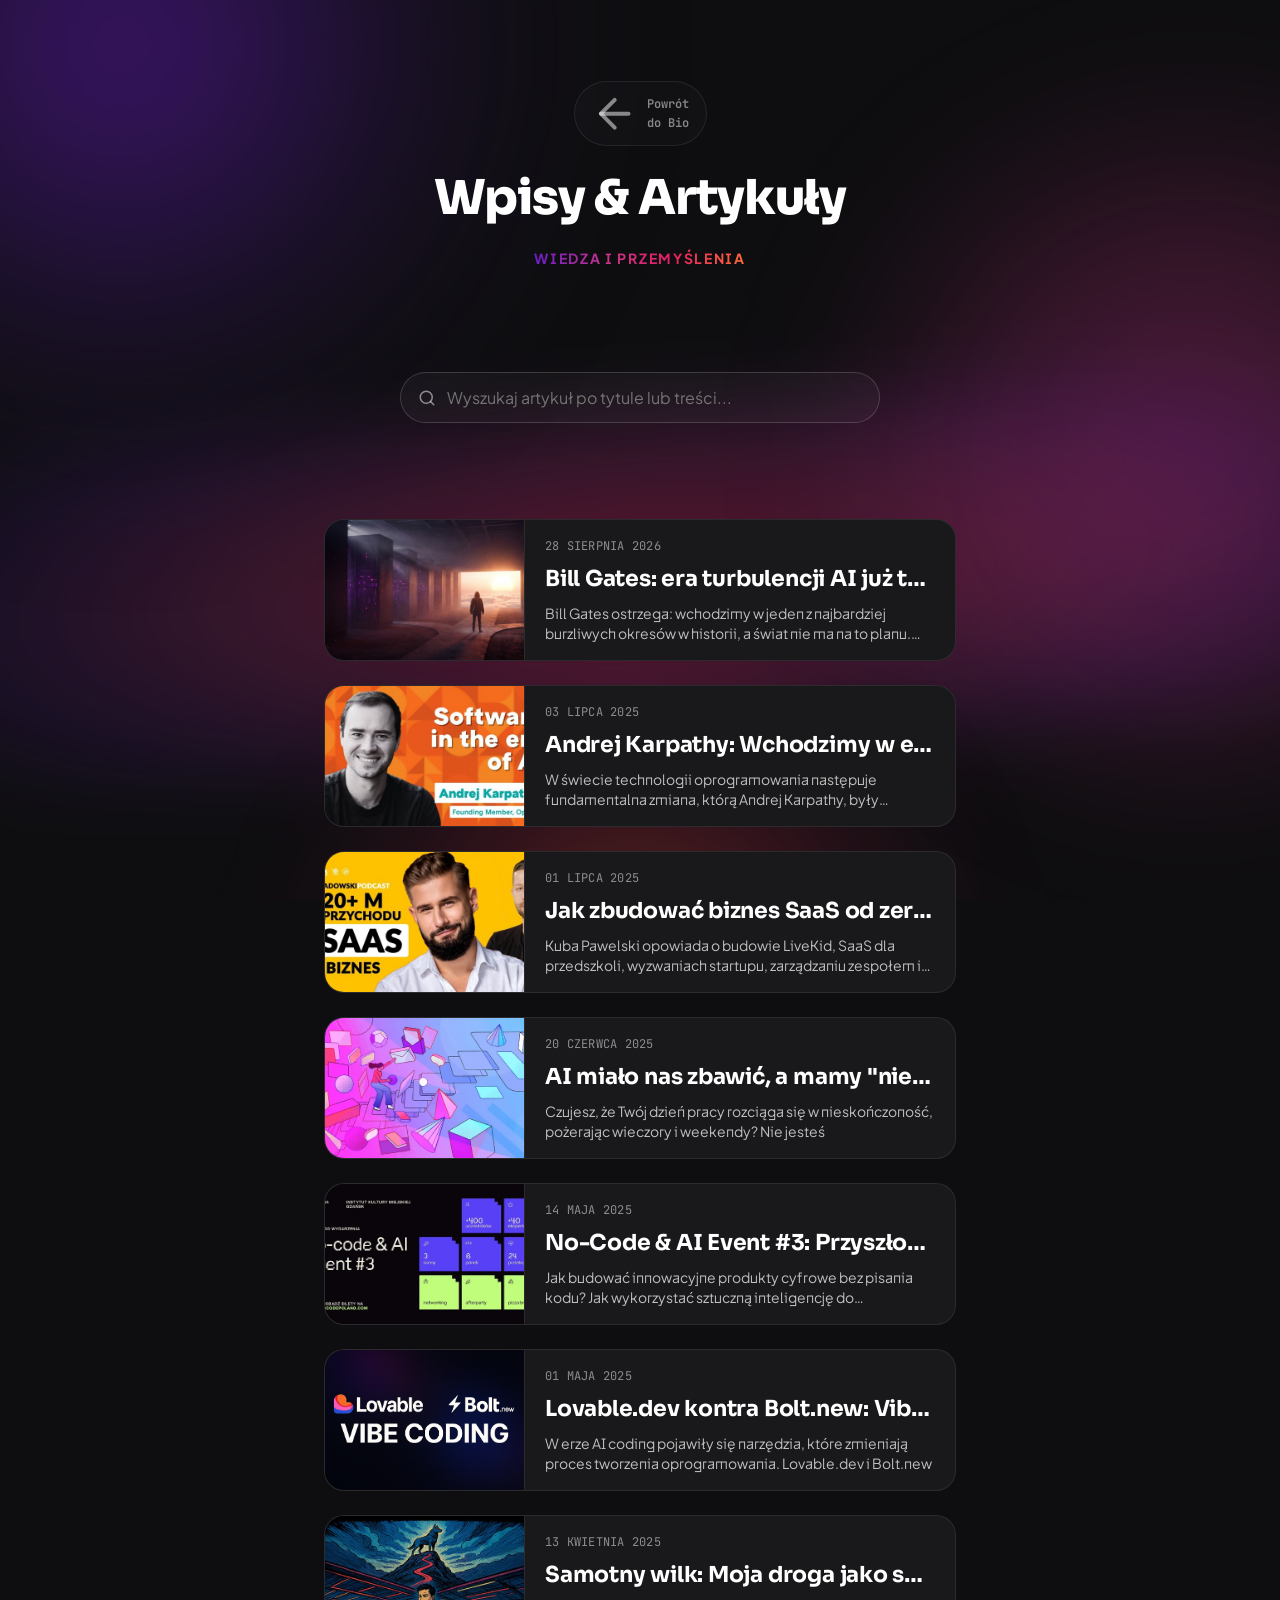
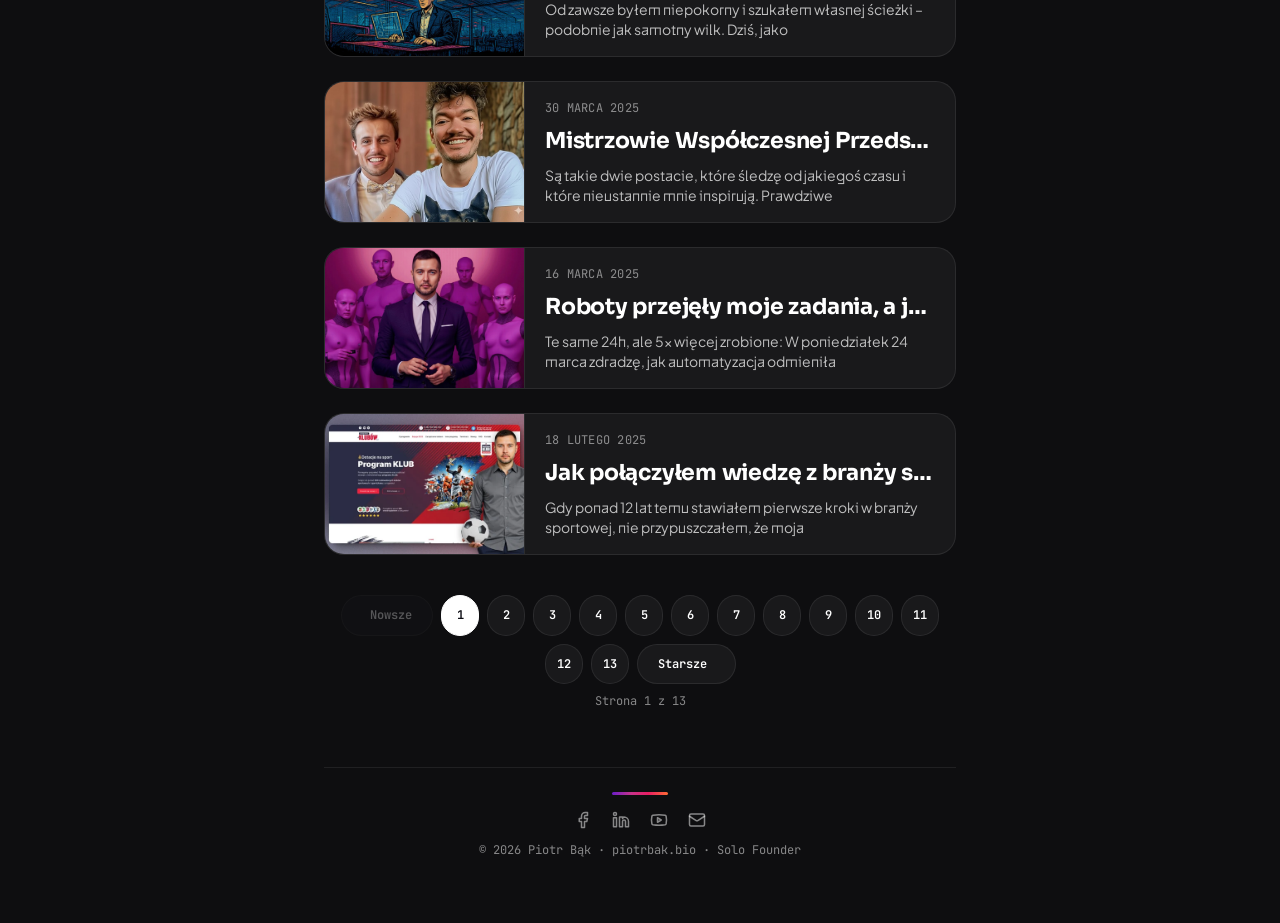
==== commit e8e28868: "Add Vercel Web Analytics to all three pages Uses the plain-HTML integration, not @vercel/analytics: " ====
--- a/blog.html
+++ b/blog.html
@@ -23,13 +23,13 @@
 <meta property="og:type" content="website">
 <meta property="og:title" content="Blog · Piotr Bąk">
 <meta property="og:description" content="Przemyślenia, poradniki i analizy ze świata AI, automatyzacji i no-code.">
-<meta property="og:image" content="assets/og-preview.png">
+<meta property="og:image" content="https://www.piotrbak.bio/assets/og-preview.png">
 
 <!-- Twitter Card -->
 <meta name="twitter:card" content="summary_large_image">
 <meta name="twitter:title" content="Blog · Piotr Bąk">
 <meta name="twitter:description" content="Przemyślenia, poradniki i analizy ze świata AI, automatyzacji i no-code.">
-<meta name="twitter:image" content="assets/og-preview.png">
+<meta name="twitter:image" content="https://www.piotrbak.bio/assets/og-preview.png">
 
 <link rel="stylesheet" href="css/tokens.css">
 <link rel="stylesheet" href="css/style.css?v=2.0">
@@ -318,5 +318,14 @@
   <script src="js/blog-posts.js"></script>
   <script src="js/blog.js"></script>
   <script src="js/main.js?v=2.0"></script>
+
+  <!-- Vercel Web Analytics — the plain-HTML variant: this site has no bundler,
+       so there is nothing for @vercel/analytics to be imported into. The queue
+       shim collects calls until script.js loads; /_vercel/insights is served by
+       Vercel itself and 404s in local development, which is expected. -->
+  <script>
+    window.va = window.va || function () { (window.vaq = window.vaq || []).push(arguments); };
+  </script>
+  <script defer src="/_vercel/insights/script.js"></script>
 </body>
 </html>
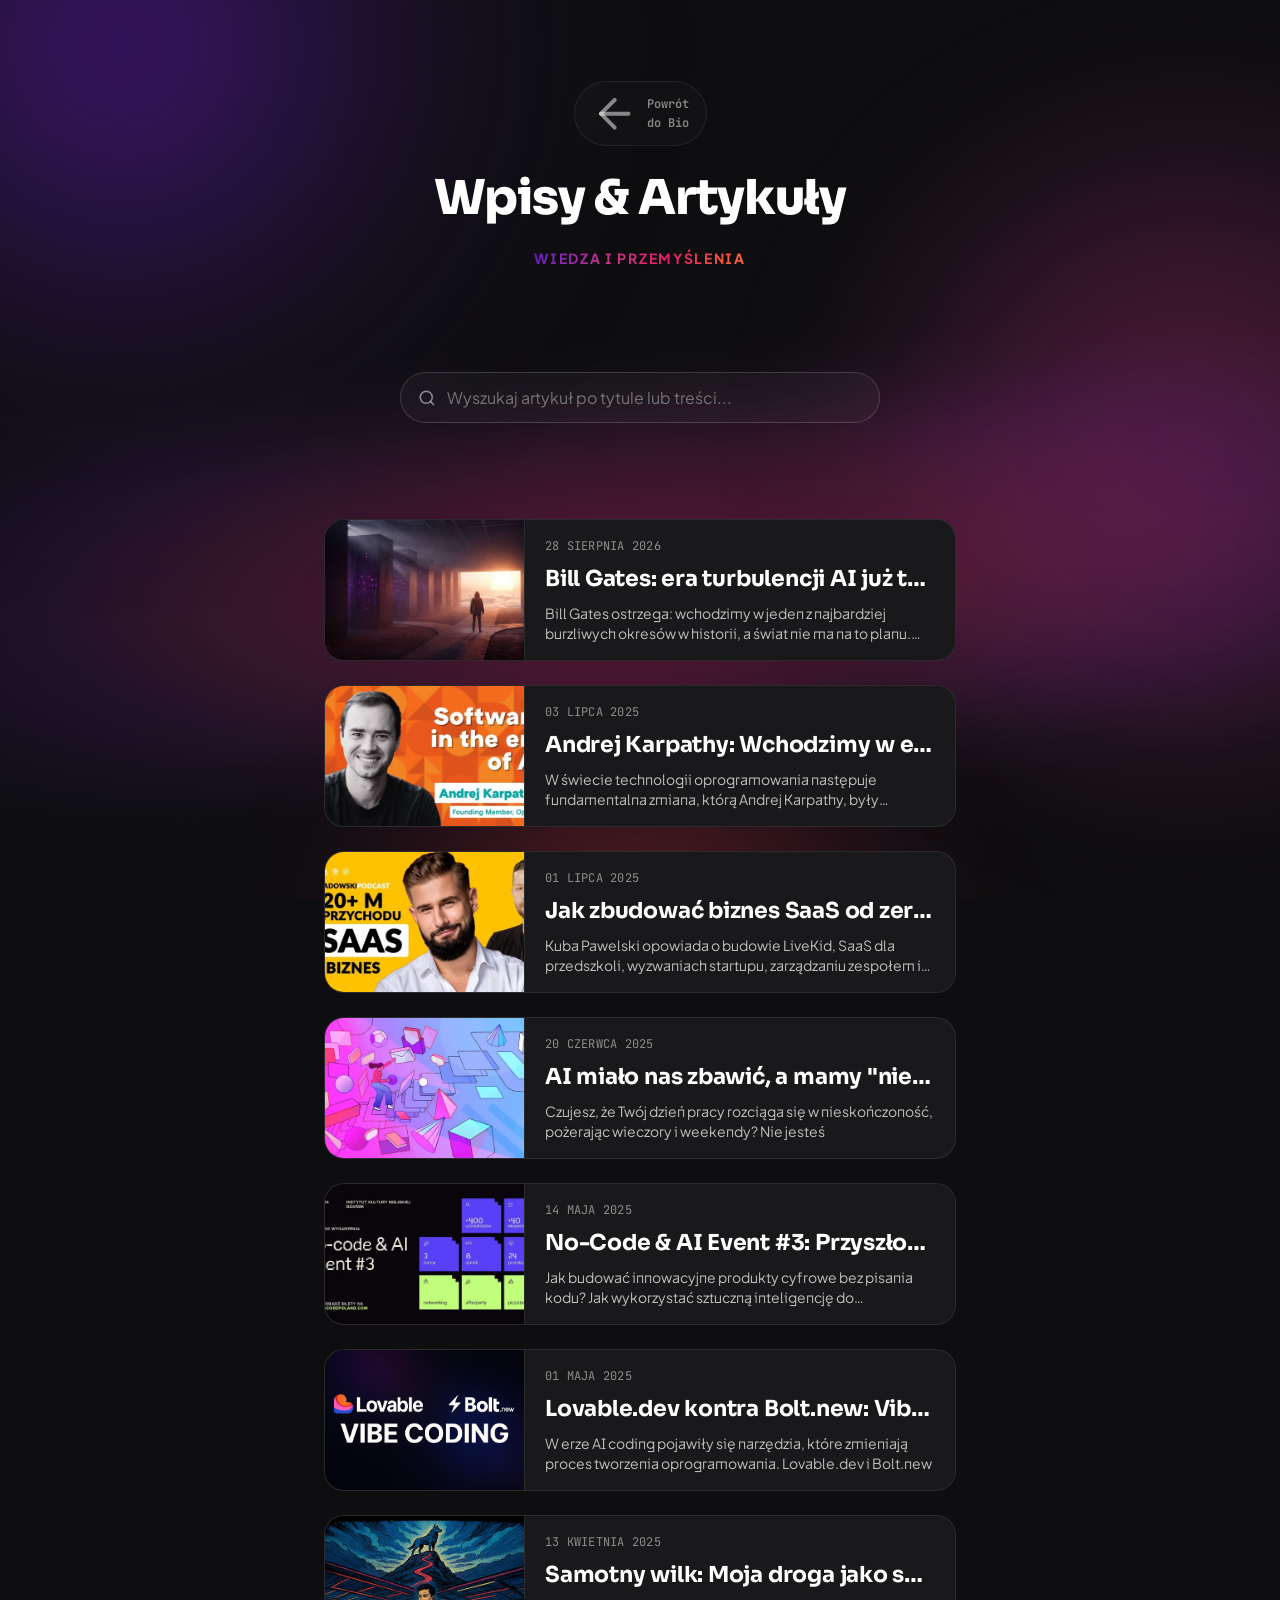
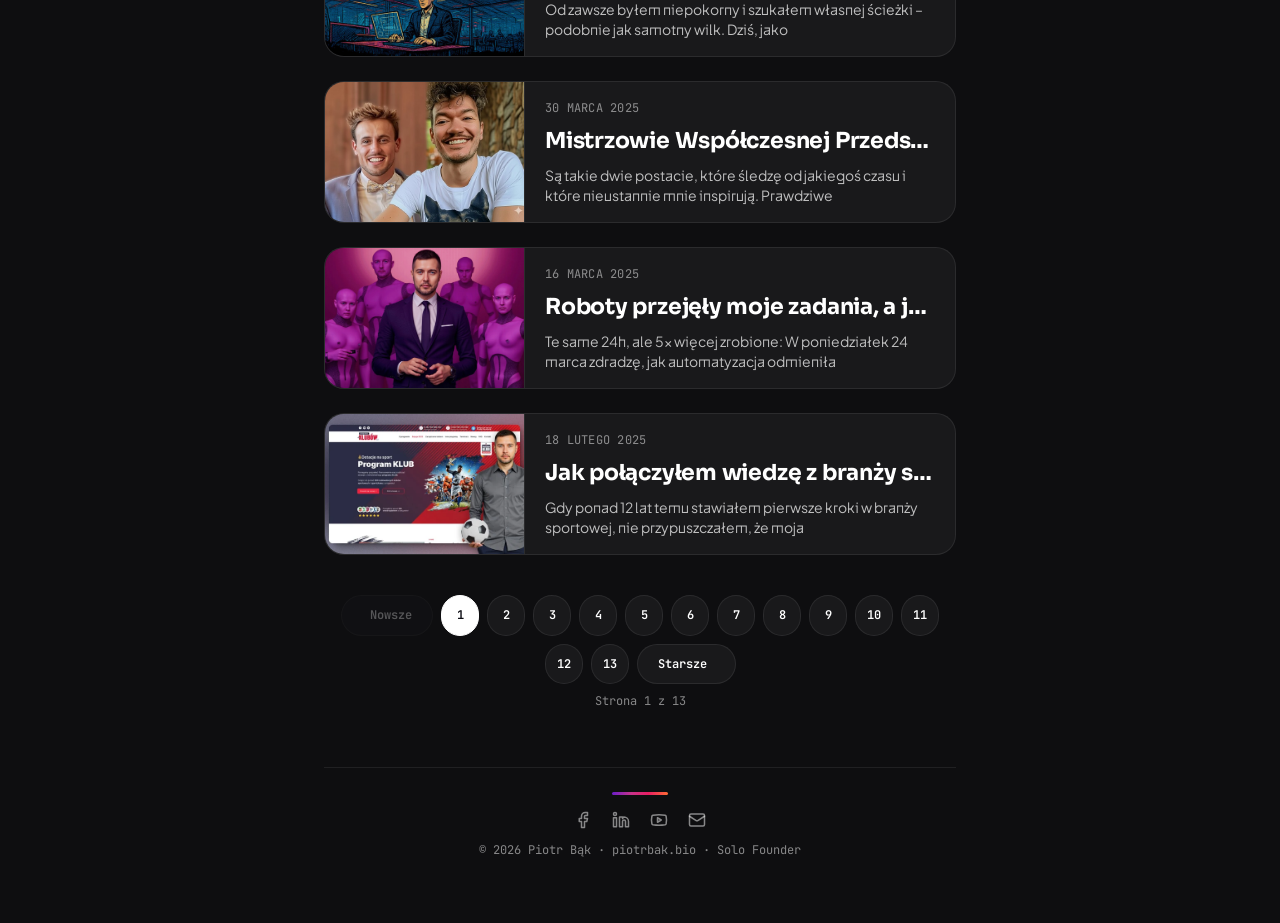
==== commit 59517d29: "Point Facebook links at the new profile The old /piotrisbak account was blocked, so every link to it" ====
--- a/blog.html
+++ b/blog.html
@@ -304,7 +304,7 @@
     <footer class="rise d3">
       <div class="band"></div>
       <nav class="footer-socials" aria-label="Social media">
-        <a href="https://www.facebook.com/piotrisbak" target="_blank" rel="noopener" aria-label="Facebook"><svg data-lucide="facebook"></svg></a>
+        <a href="https://www.facebook.com/profile.php?id=61593305724787" target="_blank" rel="noopener" aria-label="Facebook"><svg data-lucide="facebook"></svg></a>
         <a href="https://www.linkedin.com/in/piotr-bak/" target="_blank" rel="noopener" aria-label="LinkedIn"><svg data-lucide="linkedin"></svg></a>
         <a href="https://www.youtube.com/@generalistaai" target="_blank" rel="noopener" aria-label="YouTube"><svg data-lucide="youtube"></svg></a>
         <a href="mailto:piotrisbak@gmail.com" aria-label="E-mail"><svg data-lucide="mail"></svg></a>
